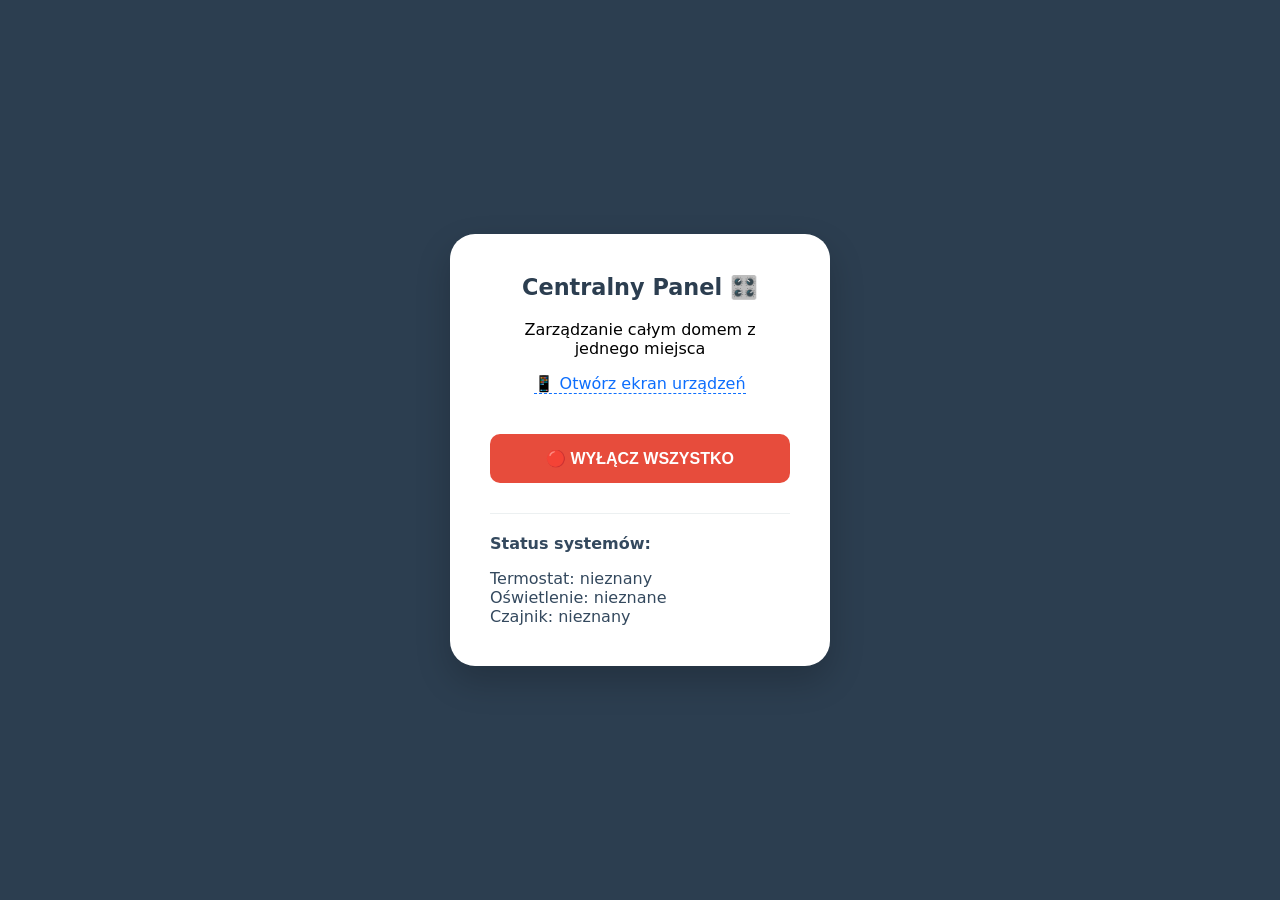
==== index.html @ e9676d25 "Refactor project structure, fix Polish text, add README" ====
<!DOCTYPE html>
<html lang="pl">
<head>
  <meta charset="UTF-8">
  <meta name="viewport" content="width=device-width, initial-scale=1.0">
  <title>Centralny Panel Sterowania</title>
  <link rel="stylesheet" href="css/main.css">
  <link rel="stylesheet" href="css/panel.css">
</head>
<body>

  <div class="master-panel">
    <h2>Centralny Panel 🎛️</h2>
    <p>Zarządzanie całym domem z jednego miejsca</p>

    <a href="devices.html" target="_blank" class="open-devices-link">📱 Otwórz ekran urządzeń</a>
    
    <button id="master-off-btn">🔴 WYŁĄCZ WSZYSTKO</button>
    
    <div class="system-status">
      <h3>Status systemów:</h3>
      <div id="status-temp">Termostat: nieznany</div> 
      <div id="status-light">Oświetlenie: nieznane</div>
      <div id="status-kettle">Czajnik: nieznany</div>
    </div>
  </div>

  <script src="js/panel.js"></script>
</body>
</html>
---- css/main.css ----
body {
  font-family: 'Segoe UI', system-ui, sans-serif;
  margin: 0;
  padding: 0;
  box-sizing: border-box;
}

/* Общие стили для заголовков, если нужно */
h2 {
  font-size: 1.4rem;
  color: #2c3e50;
  margin-top: 0;
}
---- css/panel.css ----
body {
  background: #2c3e50; /* Темный стильный фон для пульта */
  display: flex;
  justify-content: center;
  align-items: center;
  min-height: 100vh;
}

.master-panel {
  background: #ffffff;
  padding: 40px;
  border-radius: 25px;
  box-shadow: 0 15px 35px rgba(0,0,0,0.2);
  text-align: center;
  width: 300px;
}

.open-devices-link {
  display: inline-block;
  margin-bottom: 20px;
  color: var(--primary, #0d6efd);
  text-decoration: none;
  font-weight: 500;
  border-bottom: 1px dashed #0d6efd;
}
.open-devices-link:hover {
  color: #0a58ca;
  border-bottom-style: solid;
}

#master-off-btn {
  background: #e74c3c;
  color: white;
  border: none;
  padding: 15px 30px;
  font-size: 16px;
  font-weight: bold;
  border-radius: 10px;
  cursor: pointer;
  width: 100%;
  transition: background 0.2s;
  margin-top: 20px;
}

#master-off-btn:hover {
  background: #c0392b;
}

.system-status {
  margin-top: 30px;
  text-align: left;
  border-top: 1px solid #ecf0f1;
  padding-top: 20px;
  color: #34495e;
}

.system-status h3 {
  margin-top: 0;
  font-size: 16px;
}
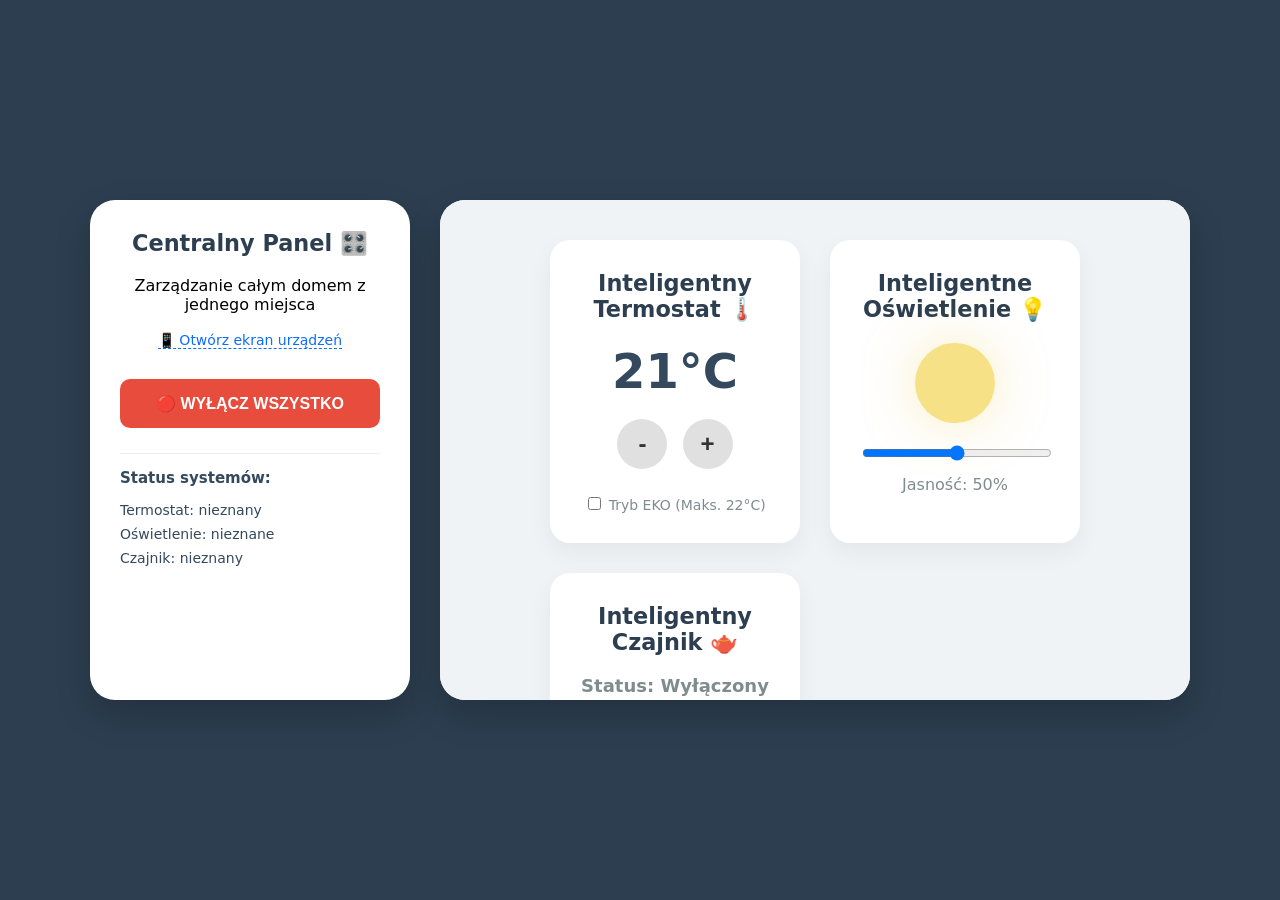
==== commit 71cc9a01: "Add split view with iframe for instant demo" ====
--- a/index.html
+++ b/index.html
@@ -3,26 +3,34 @@
 <head>
   <meta charset="UTF-8">
   <meta name="viewport" content="width=device-width, initial-scale=1.0">
-  <title>Centralny Panel Sterowania</title>
+  <title>Centralny Panel Sterowania - Smart Home</title>
   <link rel="stylesheet" href="css/main.css">
   <link rel="stylesheet" href="css/panel.css">
 </head>
 <body>
 
-  <div class="master-panel">
-    <h2>Centralny Panel 🎛️</h2>
-    <p>Zarządzanie całym domem z jednego miejsca</p>
+  <div class="split-container">
 
-    <a href="devices.html" target="_blank" class="open-devices-link">📱 Otwórz ekran urządzeń</a>
-    
-    <button id="master-off-btn">🔴 WYŁĄCZ WSZYSTKO</button>
-    
-    <div class="system-status">
-      <h3>Status systemów:</h3>
-      <div id="status-temp">Termostat: nieznany</div> 
-      <div id="status-light">Oświetlenie: nieznane</div>
-      <div id="status-kettle">Czajnik: nieznany</div>
+    <div class="master-panel">
+      <h2>Centralny Panel 🎛️</h2>
+      <p>Zarządzanie całym domem z jednego miejsca</p>
+
+      <a href="devices.html" target="_blank" class="open-devices-link">📱 Otwórz ekran urządzeń</a>
+      
+      <button id="master-off-btn">🔴 WYŁĄCZ WSZYSTKO</button>
+      
+      <div class="system-status">
+        <h3>Status systemów:</h3>
+        <div id="status-temp">Termostat: nieznany</div> 
+        <div id="status-light">Oświetlenie: nieznane</div>
+        <div id="status-kettle">Czajnik: nieznany</div>
+      </div>
     </div>
+
+    <div class="devices-preview">
+      <iframe src="devices.html" title="Inteligentne Urządzenia" frameborder="0"></iframe>
+    </div>
+
   </div>
 
   <script src="js/panel.js"></script>
--- a/css/panel.css
+++ b/css/panel.css
@@ -1,26 +1,44 @@
 body {
-  background: #2c3e50; /* Темный стильный фон для пульта */
+  background: #2c3e50;
+  margin: 0;
+  padding: 20px;
+  min-height: 100vh;
   display: flex;
   justify-content: center;
   align-items: center;
-  min-height: 100vh;
+  box-sizing: border-box;
 }
 
+/* Контейнер для двух колонок */
+.split-container {
+  display: flex;
+  flex-direction: row;
+  gap: 30px;
+  max-width: 1100px;
+  width: 100%;
+  align-items: stretch;
+  justify-content: center;
+}
+
+/* Левая колонка — Пульт */
 .master-panel {
   background: #ffffff;
-  padding: 40px;
+  padding: 30px;
   border-radius: 25px;
   box-shadow: 0 15px 35px rgba(0,0,0,0.2);
   text-align: center;
-  width: 300px;
+  width: 320px;
+  flex-shrink: 0;
+  box-sizing: border-box;
 }
 
 .open-devices-link {
   display: inline-block;
   margin-bottom: 20px;
-  color: var(--primary, #0d6efd);
+  color: #0d6efd;
   text-decoration: none;
   font-weight: 500;
+  font-size: 14px;
   border-bottom: 1px dashed #0d6efd;
 }
 .open-devices-link:hover {
@@ -32,14 +50,14 @@
   background: #e74c3c;
   color: white;
   border: none;
-  padding: 15px 30px;
+  padding: 15px 20px;
   font-size: 16px;
   font-weight: bold;
   border-radius: 10px;
   cursor: pointer;
   width: 100%;
   transition: background 0.2s;
-  margin-top: 20px;
+  margin-top: 10px;
 }
 
 #master-off-btn:hover {
@@ -47,14 +65,52 @@
 }
 
 .system-status {
-  margin-top: 30px;
+  margin-top: 25px;
   text-align: left;
   border-top: 1px solid #ecf0f1;
-  padding-top: 20px;
+  padding-top: 15px;
   color: #34495e;
 }
 
 .system-status h3 {
   margin-top: 0;
-  font-size: 16px;
+  font-size: 15px;
+}
+
+.system-status div {
+  margin-bottom: 8px;
+  font-size: 14px;
+}
+
+/* Правая колонка — Фрейм с приборами */
+.devices-preview {
+  flex-grow: 1;
+  background: #ffffff;
+  border-radius: 25px;
+  overflow: hidden;
+  box-shadow: 0 15px 35px rgba(0,0,0,0.2);
+  min-height: 500px;
+}
+
+.devices-preview iframe {
+  width: 100%;
+  height: 100%;
+  border: none;
+}
+
+/* Адаптив для мобилок: если экран узкий, ставим блоки друг под друга */
+@media (max-width: 850px) {
+  .split-container {
+    flex-direction: column;
+    align-items: center;
+  }
+  
+  .master-panel, .devices-preview {
+    width: 100%;
+    max-width: 400px;
+  }
+  
+  .devices-preview {
+    height: 550px;
+  }
 }
